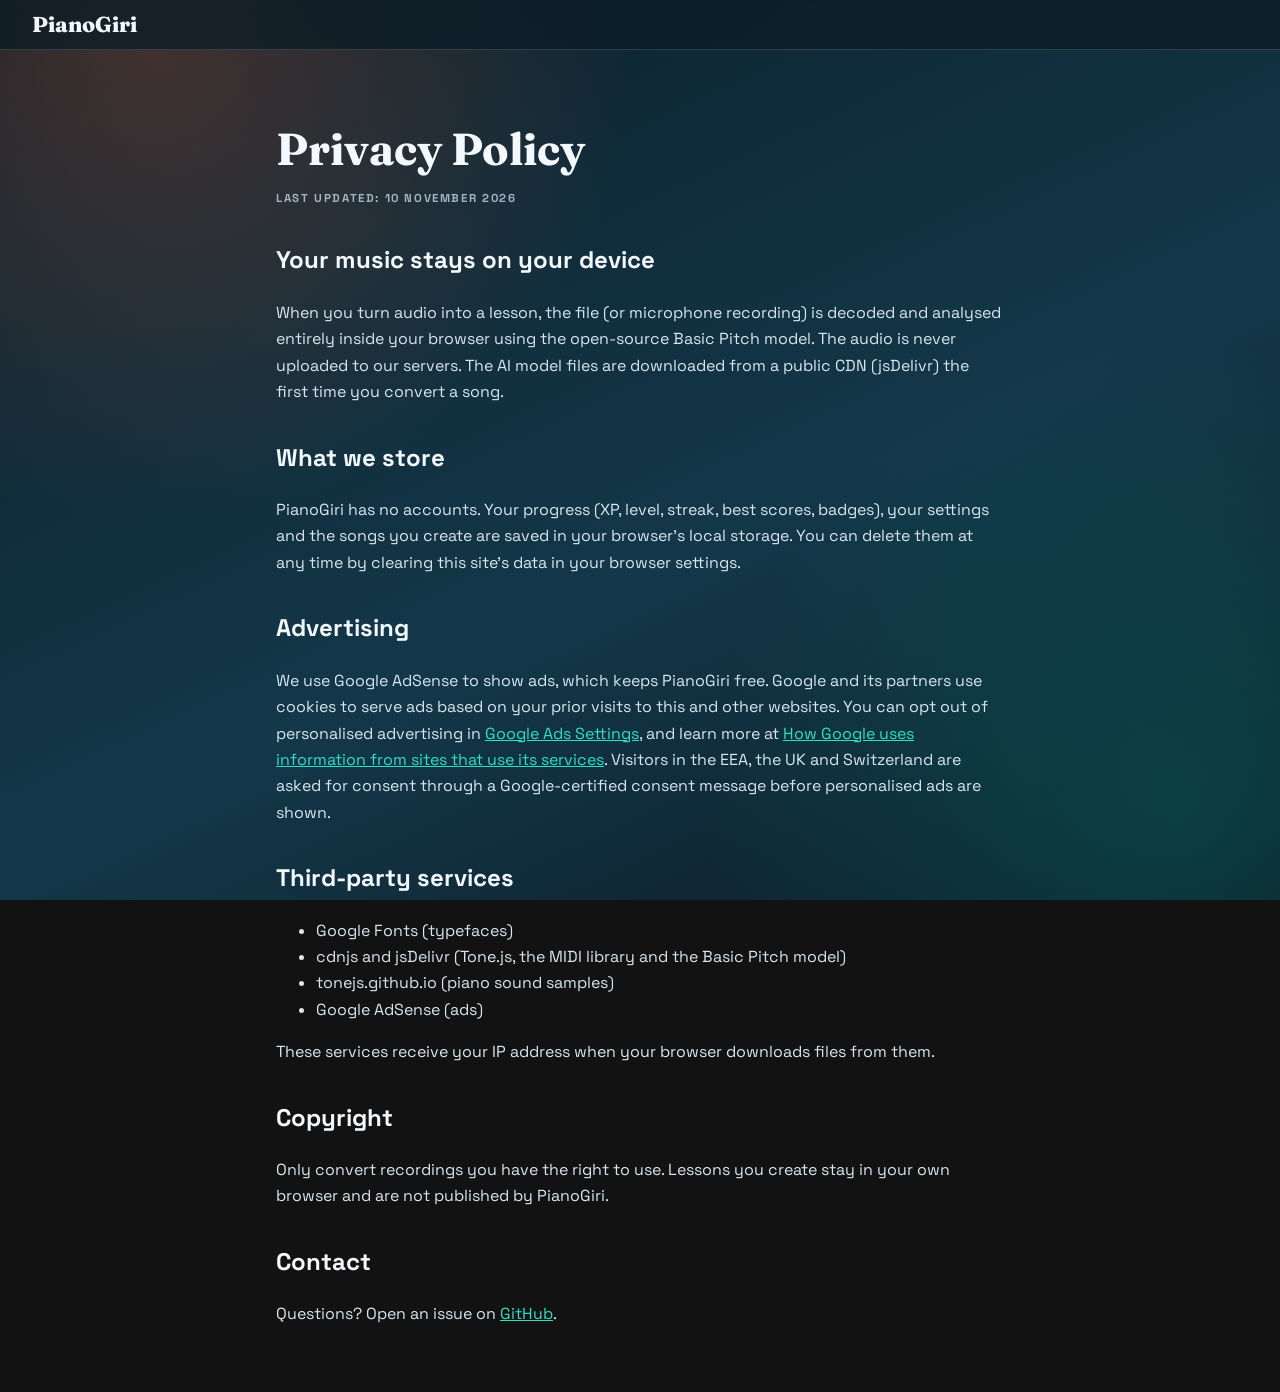
==== privacy.html @ 3129a7a7 "feat: falling-notes game with hold notes and audio-to-MIDI lessons - Canvas falling-notes stage alig" ====
<!doctype html>
<html lang="en">
  <head>
    <meta charset="UTF-8" />
    <meta name="viewport" content="width=device-width, initial-scale=1.0" />
    <title>Privacy Policy | PianoGiri</title>
    <meta name="description" content="How PianoGiri handles your data: audio is processed on your device, progress is stored in your browser, and ads are served by Google AdSense." />
    <link rel="canonical" href="https://piano.gauravgiri.com.np/privacy.html" />
    <link rel="icon" type="image/x-icon" href="/favicon.ico" />
    <link rel="preconnect" href="https://fonts.googleapis.com" />
    <link rel="preconnect" href="https://fonts.gstatic.com" crossorigin />
    <link href="https://fonts.googleapis.com/css2?family=Fraunces:opsz,wght@9..144,800&family=Space+Grotesk:wght@400;700&display=swap" rel="stylesheet" />
    <link rel="stylesheet" href="./styles.css" />
    <style>
      .legal {
        width: min(760px, 100%);
        margin: 0 auto;
        padding: 2rem 1rem 3rem;
        line-height: 1.65;
        color: #d8e6ee;
      }
      .legal h1 {
        font-family: var(--font-display);
        font-size: clamp(2rem, 5vw, 2.8rem);
        color: var(--text);
        margin-bottom: 0.2rem;
      }
      .legal h2 {
        color: var(--text);
        margin-top: 2rem;
      }
      .legal a {
        color: var(--accent-bright);
      }
    </style>
  </head>
  <body>
    <header class="topbar">
      <a class="brand" href="./">PianoGiri</a>
    </header>
    <main class="legal">
      <h1>Privacy Policy</h1>
      <p class="label">Last updated: 10 November 2026</p>

      <h2>Your music stays on your device</h2>
      <p>
        When you turn audio into a lesson, the file (or microphone recording) is decoded and analysed entirely inside your browser using the open-source
        Basic Pitch model. The audio is never uploaded to our servers. The AI model files are downloaded from a public CDN (jsDelivr) the first time you
        convert a song.
      </p>

      <h2>What we store</h2>
      <p>
        PianoGiri has no accounts. Your progress (XP, level, streak, best scores, badges), your settings and the songs you create are saved in your browser's
        local storage. You can delete them at any time by clearing this site's data in your browser settings.
      </p>

      <h2>Advertising</h2>
      <p>
        We use Google AdSense to show ads, which keeps PianoGiri free. Google and its partners use cookies to serve ads based on your prior visits to this and
        other websites. You can opt out of personalised advertising in
        <a href="https://adssettings.google.com/" rel="noopener">Google Ads Settings</a>, and learn more at
        <a href="https://policies.google.com/technologies/ads" rel="noopener">How Google uses information from sites that use its services</a>. Visitors in the
        EEA, the UK and Switzerland are asked for consent through a Google-certified consent message before personalised ads are shown.
      </p>

      <h2>Third-party services</h2>
      <ul>
        <li>Google Fonts (typefaces)</li>
        <li>cdnjs and jsDelivr (Tone.js, the MIDI library and the Basic Pitch model)</li>
        <li>tonejs.github.io (piano sound samples)</li>
        <li>Google AdSense (ads)</li>
      </ul>
      <p>These services receive your IP address when your browser downloads files from them.</p>

      <h2>Copyright</h2>
      <p>Only convert recordings you have the right to use. Lessons you create stay in your own browser and are not published by PianoGiri.</p>

      <h2>Contact</h2>
      <p>Questions? Open an issue on <a href="https://github.com/gaurovgiri/pianogiri" rel="noopener">GitHub</a>.</p>
    </main>
  </body>
</html>
---- styles.css ----
:root {
  --bg-1: #0c1d27;
  --bg-2: #13384a;
  --bg-3: #e5c98f;
  --paper: rgba(255, 247, 231, 0.92);
  --ink: #10212d;
  --muted: #9fb6c4;
  --text: #f2f8fc;
  --primary: #fb6b3d;
  --primary-deep: #ca4720;
  --accent: #00a28e;
  --accent-bright: #2fe0c5;
  --gold: #ffd166;
  --good: #1e9d58;
  --bad: #ff6b6b;
  --white-key: #fffdf6;
  --white-key-down: #ffe6c4;
  --black-key: #1a2b36;
  --black-key-down: #304a5d;
  --surface: rgba(255, 255, 255, 0.06);
  --surface-2: rgba(255, 255, 255, 0.1);
  --line: rgba(255, 255, 255, 0.14);
  --radius: 18px;
  --shadow: 0 25px 60px rgba(4, 13, 20, 0.45);
  --font-display: "Fraunces", Georgia, serif;
  --font-body: "Space Grotesk", system-ui, sans-serif;
  --font-mono: "JetBrains Mono", ui-monospace, monospace;
  color-scheme: dark;
}

* {
  box-sizing: border-box;
}

html,
body {
  margin: 0;
  min-height: 100%;
}

body {
  font-family: var(--font-body);
  color: var(--text);
  background:
    radial-gradient(circle at 12% 5%, rgba(251, 107, 61, 0.22), transparent 34%),
    radial-gradient(circle at 92% 90%, rgba(0, 162, 142, 0.24), transparent 33%),
    linear-gradient(155deg, var(--bg-1), var(--bg-2) 58%, #0d1a24);
  background-attachment: fixed;
  -webkit-tap-highlight-color: transparent;
}

[hidden] {
  display: none !important;
}

.sr-only {
  position: absolute;
  width: 1px;
  height: 1px;
  overflow: hidden;
  clip: rect(0 0 0 0);
}

button,
input,
select {
  font: inherit;
  color: inherit;
}

button {
  cursor: pointer;
}

button:disabled {
  cursor: not-allowed;
  opacity: 0.45;
}

:focus-visible {
  outline: 2px solid var(--gold);
  outline-offset: 2px;
}

svg {
  fill: none;
  stroke: currentColor;
  stroke-width: 2;
  stroke-linecap: round;
  stroke-linejoin: round;
}

kbd {
  font-family: var(--font-mono);
  font-size: 0.75em;
  padding: 0.1em 0.4em;
  border-radius: 6px;
  border: 1px solid var(--line);
  background: rgba(0, 0, 0, 0.25);
}

.eyebrow,
.label {
  margin: 0;
  font-size: 0.72rem;
  letter-spacing: 0.14em;
  text-transform: uppercase;
  color: var(--muted);
  font-weight: 700;
}

/* ---------- Buttons ---------- */

.btn {
  display: inline-flex;
  align-items: center;
  justify-content: center;
  gap: 0.5rem;
  border: 0;
  border-radius: 999px;
  padding: 0.75rem 1.3rem;
  font-weight: 700;
  transition:
    transform 140ms ease,
    box-shadow 140ms ease,
    background 140ms ease;
}

.btn svg {
  width: 1.1em;
  height: 1.1em;
}

.btn.primary {
  background: linear-gradient(135deg, #ff8a4c, var(--primary) 55%, var(--primary-deep));
  color: #fff;
  box-shadow:
    0 10px 24px rgba(251, 107, 61, 0.35),
    inset 0 1px 0 rgba(255, 255, 255, 0.35);
}

.btn.primary:hover:not(:disabled) {
  transform: translateY(-2px);
  box-shadow: 0 14px 30px rgba(251, 107, 61, 0.45);
}

.btn.primary:active:not(:disabled) {
  transform: translateY(1px) scale(0.98);
}

.btn.ghost {
  background: var(--surface);
  border: 1px solid var(--line);
}

.btn.ghost:hover {
  background: var(--surface-2);
}

.btn.big {
  padding: 0.95rem 2rem;
  font-size: 1.1rem;
}

.btn.small {
  padding: 0.45rem 1rem;
  font-size: 0.9rem;
}

.btn kbd {
  background: rgba(0, 0, 0, 0.18);
  border-color: rgba(255, 255, 255, 0.3);
}

.icon-btn {
  display: inline-grid;
  place-items: center;
  width: 42px;
  height: 42px;
  border-radius: 12px;
  border: 1px solid var(--line);
  background: var(--surface);
  flex-shrink: 0;
}

.icon-btn:hover {
  background: var(--surface-2);
}

.icon-btn svg {
  width: 20px;
  height: 20px;
}

.icon-btn.small {
  width: 34px;
  height: 34px;
  border-radius: 10px;
}

.icon-btn.small svg {
  width: 16px;
  height: 16px;
}

/* ---------- Top bar ---------- */

.topbar {
  position: sticky;
  top: 0;
  z-index: 20;
  display: flex;
  align-items: center;
  gap: 1rem;
  padding: 0.7rem clamp(1rem, 3vw, 2rem);
  background: rgba(12, 29, 39, 0.78);
  backdrop-filter: blur(14px);
  border-bottom: 1px solid var(--line);
}

.brand {
  display: inline-flex;
  align-items: center;
  gap: 0.5rem;
  color: var(--text);
  text-decoration: none;
  font-family: var(--font-display);
  font-weight: 800;
  font-size: 1.35rem;
}

.brand-mark {
  width: 30px;
  height: 30px;
  color: var(--primary);
  stroke: none;
}

.nav {
  display: flex;
  gap: 0.25rem;
}

.nav-btn {
  border: 0;
  background: transparent;
  padding: 0.5rem 0.9rem;
  border-radius: 999px;
  color: var(--muted);
  font-weight: 700;
}

.nav-btn:hover {
  color: var(--text);
}

.nav-btn.active {
  background: var(--surface-2);
  color: var(--text);
}

.profile-chip {
  margin-left: auto;
  display: flex;
  align-items: center;
  gap: 0.5rem;
}

.chip {
  display: inline-flex;
  align-items: center;
  gap: 0.4rem;
  padding: 0.35rem 0.7rem;
  border-radius: 999px;
  background: var(--surface);
  border: 1px solid var(--line);
  font-weight: 700;
  font-size: 0.9rem;
}

.chip.streak svg {
  width: 18px;
  height: 18px;
  stroke: none;
  fill: #6b7c88;
}

.chip.streak.lit svg {
  fill: #ff9f43;
  filter: drop-shadow(0 0 6px rgba(255, 159, 67, 0.8));
  animation: flicker 1.6s ease-in-out infinite;
}

.chip .ring {
  width: 22px;
  height: 22px;
  transform: rotate(-90deg);
}

.ring-bg {
  stroke: rgba(255, 255, 255, 0.15);
  stroke-width: 4;
}

.ring-fill {
  stroke: var(--accent-bright);
  stroke-width: 4;
  transition: stroke-dashoffset 600ms ease;
}

.chip.daily.done {
  border-color: rgba(47, 224, 197, 0.6);
  color: var(--accent-bright);
}

.level-badge {
  display: grid;
  place-items: center;
  width: 24px;
  height: 24px;
  border-radius: 8px;
  background: linear-gradient(135deg, var(--gold), #ff9f43);
  color: var(--ink);
  font-size: 0.8rem;
}

.xp-track {
  width: 64px;
  height: 7px;
  border-radius: 99px;
  background: rgba(255, 255, 255, 0.14);
  overflow: hidden;
}

.xp-fill {
  height: 100%;
  width: 0;
  border-radius: inherit;
  background: linear-gradient(90deg, var(--gold), #ff9f43);
  transition: width 700ms cubic-bezier(0.2, 0.9, 0.2, 1);
}

/* ---------- Layout ---------- */

main {
  width: min(1220px, 100%);
  margin: 0 auto;
  padding: clamp(1rem, 2.5vw, 2rem) clamp(1rem, 3vw, 2rem) 2rem;
}

/* ---------- Library ---------- */

.library-hero {
  display: grid;
  grid-template-columns: 1.3fr 1fr;
  gap: 2rem;
  align-items: center;
  padding: clamp(1.2rem, 3vw, 2.4rem);
  border-radius: 26px;
  background:
    linear-gradient(180deg, rgba(255, 255, 255, 0.08), rgba(255, 255, 255, 0.02)),
    linear-gradient(125deg, rgba(255, 240, 210, 0.11), rgba(255, 255, 255, 0.02));
  border: 1px solid rgba(255, 255, 255, 0.2);
  box-shadow:
    var(--shadow),
    inset 0 1px 0 rgba(255, 255, 255, 0.22);
  animation: settle 600ms cubic-bezier(0.2, 0.9, 0.22, 1);
  overflow: hidden;
}

.library-hero h1 {
  margin: 0.4rem 0 0.8rem;
  font-family: var(--font-display);
  font-weight: 800;
  font-size: clamp(1.9rem, 4.4vw, 3.3rem);
  line-height: 1.05;
  letter-spacing: -0.01em;
}

.lede {
  margin: 0 0 1.4rem;
  color: #cfe0ea;
  line-height: 1.55;
  max-width: 52ch;
}

.hero-actions {
  display: flex;
  flex-wrap: wrap;
  gap: 0.7rem;
}

.hero-demo {
  position: relative;
  height: 230px;
  border-radius: 20px;
  background: linear-gradient(180deg, rgba(0, 0, 0, 0.25), rgba(0, 0, 0, 0.45));
  border: 1px solid var(--line);
  overflow: hidden;
}

.demo-tile {
  position: absolute;
  width: 14%;
  height: 34px;
  border-radius: 8px;
  background: linear-gradient(180deg, #ffb15c, var(--primary));
  box-shadow: 0 0 18px rgba(251, 107, 61, 0.55);
  animation: fall 2.4s linear infinite;
}

.demo-tile.long {
  height: 90px;
  background: linear-gradient(180deg, var(--accent-bright), var(--accent));
  box-shadow: 0 0 18px rgba(47, 224, 197, 0.5);
}

.t1 {
  left: 3%;
  animation-delay: 0s;
}
.t2 {
  left: 35.5%;
  animation-delay: 0.6s;
}
.t3 {
  left: 68%;
  animation-delay: 1.2s;
}
.t4 {
  left: 19.5%;
  animation-delay: 1.8s;
}

.demo-keys {
  position: absolute;
  inset: auto 0 0 0;
  height: 58px;
  display: grid;
  grid-template-columns: repeat(6, 1fr);
  gap: 3px;
  padding: 0 3px 3px;
  border-top: 2px solid var(--gold);
  box-shadow: 0 -8px 20px rgba(255, 209, 102, 0.25);
}

.demo-keys i {
  background: var(--white-key);
  border-radius: 0 0 7px 7px;
}

.stats-strip {
  display: grid;
  grid-template-columns: repeat(4, 1fr);
  gap: 0.8rem;
  margin: 1.2rem 0;
}

.stats-strip div {
  padding: 0.9rem 1rem;
  border-radius: var(--radius);
  background: var(--surface);
  border: 1px solid var(--line);
}

.stats-strip strong {
  display: block;
  font-family: var(--font-display);
  font-size: 1.6rem;
}

.stats-strip span {
  color: var(--muted);
  font-size: 0.85rem;
}

.library-toolbar {
  display: flex;
  flex-wrap: wrap;
  gap: 0.8rem;
  align-items: center;
  justify-content: space-between;
  margin: 1.6rem 0 1rem;
}

.tabs {
  display: inline-flex;
  gap: 0.25rem;
  padding: 0.25rem;
  border-radius: 999px;
  background: rgba(0, 0, 0, 0.22);
  border: 1px solid var(--line);
  max-width: 100%;
  overflow-x: auto;
}

.tab {
  border: 0;
  background: transparent;
  padding: 0.5rem 1rem;
  border-radius: 999px;
  color: var(--muted);
  font-weight: 700;
  white-space: nowrap;
}

.tab.active {
  background: var(--text);
  color: var(--ink);
}

.tab .count {
  display: inline-block;
  min-width: 1.4em;
  padding: 0 0.35em;
  margin-left: 0.2em;
  border-radius: 99px;
  background: var(--primary);
  color: #fff;
  font-size: 0.75rem;
}

.search {
  display: flex;
  align-items: center;
  gap: 0.5rem;
  padding: 0 0.9rem;
  border-radius: 999px;
  background: rgba(0, 0, 0, 0.22);
  border: 1px solid var(--line);
  flex: 1 1 220px;
  max-width: 340px;
}

.search svg {
  width: 18px;
  height: 18px;
  color: var(--muted);
}

.search input {
  border: 0;
  background: transparent;
  padding: 0.65rem 0;
  width: 100%;
  outline: none;
}

.song-grid {
  display: grid;
  grid-template-columns: repeat(auto-fill, minmax(230px, 1fr));
  gap: 1rem;
}

.song-card {
  --hue: 20;
  display: flex;
  flex-direction: column;
  border-radius: var(--radius);
  background: var(--surface);
  border: 1px solid var(--line);
  overflow: hidden;
  cursor: pointer;
  text-align: left;
  transition:
    transform 160ms ease,
    border-color 160ms ease,
    box-shadow 160ms ease;
  animation: settle 500ms cubic-bezier(0.2, 0.9, 0.22, 1) both;
}

.song-card:hover {
  transform: translateY(-4px);
  border-color: rgba(255, 255, 255, 0.32);
  box-shadow: 0 18px 40px rgba(0, 0, 0, 0.35);
}

.card-art {
  position: relative;
  height: 110px;
  background:
    linear-gradient(160deg, hsla(var(--hue), 85%, 60%, 0.55), hsla(calc(var(--hue) + 60), 80%, 40%, 0.35)),
    rgba(0, 0, 0, 0.3);
  padding: 10px 12px;
}

.card-art svg {
  width: 100%;
  height: 100%;
  stroke: none;
  fill: rgba(255, 255, 255, 0.85);
}

.diff {
  position: absolute;
  top: 10px;
  right: 10px;
  padding: 0.2rem 0.55rem;
  border-radius: 99px;
  font-size: 0.7rem;
  font-weight: 700;
  background: rgba(12, 29, 39, 0.75);
}

.diff-beginner {
  color: var(--accent-bright);
}
.diff-intermediate {
  color: var(--gold);
}
.diff-advanced {
  color: var(--bad);
}

.card-body {
  padding: 0.9rem 1rem 0.4rem;
  flex: 1;
}

.card-body h3 {
  margin: 0;
  font-size: 1.05rem;
  line-height: 1.3;
}

.card-sub {
  margin: 0.2rem 0 0.6rem;
  color: var(--muted);
  font-size: 0.85rem;
}

.card-meta {
  display: flex;
  flex-wrap: wrap;
  gap: 0.7rem;
  font-size: 0.8rem;
  color: var(--muted);
}

.stars {
  color: var(--gold);
  letter-spacing: 0.1em;
}

.stars.none {
  color: rgba(255, 255, 255, 0.25);
}

.card-actions {
  display: flex;
  align-items: center;
  gap: 0.4rem;
  padding: 0.6rem 1rem 1rem;
}

.card-actions .btn {
  margin-right: auto;
}

.import-card-tile {
  align-items: center;
  justify-content: center;
  gap: 0.3rem;
  min-height: 250px;
  border: 2px dashed rgba(255, 255, 255, 0.25);
  background: rgba(251, 107, 61, 0.06);
  color: var(--text);
}

.import-card-tile .plus {
  display: grid;
  place-items: center;
  width: 54px;
  height: 54px;
  border-radius: 50%;
  background: linear-gradient(135deg, #ff8a4c, var(--primary));
  font-size: 2rem;
  margin-bottom: 0.4rem;
  box-shadow: 0 10px 24px rgba(251, 107, 61, 0.4);
}

.import-card-tile small {
  color: var(--muted);
}

.empty-card {
  grid-column: 1 / -1;
  text-align: center;
  padding: 2.4rem 1rem;
  border-radius: var(--radius);
  border: 2px dashed var(--line);
}

.empty-card h3 {
  margin: 0 0 0.4rem;
}

.empty-card p {
  color: var(--muted);
  margin: 0 0 1rem;
}

.badges,
.how {
  margin-top: 2.2rem;
}

.badges h2,
.how h2 {
  font-family: var(--font-display);
  font-size: 1.5rem;
  margin: 0 0 1rem;
}

.badge-grid {
  display: grid;
  grid-template-columns: repeat(auto-fill, minmax(170px, 1fr));
  gap: 0.7rem;
}

.badge {
  display: grid;
  gap: 0.15rem;
  padding: 0.9rem;
  border-radius: 14px;
  background: var(--surface);
  border: 1px solid var(--line);
  opacity: 0.55;
}

.badge.unlocked {
  opacity: 1;
  border-color: rgba(255, 209, 102, 0.5);
  background: linear-gradient(160deg, rgba(255, 209, 102, 0.14), rgba(255, 255, 255, 0.03));
}

.badge .medal {
  font-size: 1.4rem;
}

.badge small {
  color: var(--muted);
  font-size: 0.78rem;
  line-height: 1.35;
}

.how ol {
  margin: 0;
  padding-left: 1.2rem;
  display: grid;
  gap: 0.6rem;
  color: #cfe0ea;
  line-height: 1.55;
  max-width: 75ch;
}

.keys-help {
  color: var(--muted);
  line-height: 2;
}

/* ---------- Ads ---------- */

.ad-slot {
  position: relative;
  margin: 1.6rem auto 0;
  min-height: 100px;
  padding-top: 1.1rem;
  text-align: center;
}

.ad-wide {
  min-height: 120px;
}

.ad-label {
  position: absolute;
  top: 0;
  left: 0;
  right: 0;
  font-size: 0.65rem;
  letter-spacing: 0.12em;
  text-transform: uppercase;
  color: var(--muted);
}

.results .ad-slot {
  margin-top: 1rem;
  border-top: 1px solid var(--line);
}

/* ---------- Play view ---------- */

body.is-playing main {
  width: min(1400px, 100%);
  padding-top: 0.8rem;
}

body.is-playing .site-footer {
  display: none;
}

.hud {
  display: flex;
  align-items: center;
  gap: 0.8rem;
}

.hud-title {
  min-width: 0;
  flex: 1;
}

.hud-title h2 {
  margin: 0;
  font-family: var(--font-display);
  font-size: clamp(1.05rem, 2.4vw, 1.5rem);
  white-space: nowrap;
  overflow: hidden;
  text-overflow: ellipsis;
}

.hud-stats {
  display: flex;
  gap: 0.5rem;
}

.stat {
  position: relative;
  min-width: 86px;
  padding: 0.35rem 0.8rem;
  border-radius: 12px;
  background: var(--surface);
  border: 1px solid var(--line);
  text-align: center;
}

.stat .label {
  font-size: 0.6rem;
}

.stat strong {
  display: block;
  font-family: var(--font-mono);
  font-size: 1.15rem;
}

.stat.combo strong {
  color: var(--gold);
}

.stat.combo.bump strong {
  animation: bump 260ms ease;
}

.multiplier {
  position: absolute;
  top: -8px;
  right: -8px;
  padding: 0.05rem 0.4rem;
  border-radius: 99px;
  background: #334;
  font-size: 0.72rem;
  font-weight: 800;
  font-family: var(--font-mono);
}

.combo[data-multiplier="2"] .multiplier {
  background: var(--accent);
}
.combo[data-multiplier="3"] .multiplier {
  background: var(--primary);
}
.combo[data-multiplier="4"] .multiplier {
  background: linear-gradient(135deg, var(--gold), #ff5fa2);
  color: var(--ink);
  box-shadow: 0 0 12px rgba(255, 209, 102, 0.8);
}

.song-progress {
  height: 5px;
  margin: 0.7rem 0;
  border-radius: 99px;
  background: rgba(255, 255, 255, 0.12);
  overflow: hidden;
}

.song-progress div {
  height: 100%;
  width: 0;
  background: linear-gradient(90deg, var(--accent-bright), var(--gold), var(--primary));
}

.arena {
  position: relative;
}

.arena > .overlay {
  border-radius: 20px;
}

.stage {
  position: relative;
  height: clamp(260px, 52vh, 620px);
  border-radius: 20px 20px 0 0;
  overflow: hidden;
  background:
    radial-gradient(ellipse at 50% 120%, rgba(251, 107, 61, 0.25), transparent 60%),
    linear-gradient(180deg, #08141c, #0f2532);
  border: 1px solid var(--line);
  border-bottom: 0;
}

#noteCanvas {
  position: absolute;
  inset: 0;
  width: 100%;
  height: 100%;
  display: block;
}

.overlay {
  position: absolute;
  inset: 0;
  display: grid;
  place-items: center;
  padding: 1rem;
  background: rgba(6, 14, 20, 0.62);
  backdrop-filter: blur(4px);
  overflow-y: auto;
  z-index: 3;
}

.overlay.countdown {
  background: transparent;
  backdrop-filter: none;
  pointer-events: none;
}

#countdownNumber {
  font-family: var(--font-display);
  font-size: clamp(5rem, 16vw, 9rem);
  font-weight: 800;
  color: var(--gold);
  text-shadow: 0 0 40px rgba(255, 209, 102, 0.6);
}

#countdownNumber.pop {
  animation: countPop 650ms ease-out;
}

.panel {
  width: min(620px, 100%);
  max-height: 100%;
  overflow-y: auto;
  padding: clamp(1rem, 3vw, 1.6rem);
  border-radius: 22px;
  background: linear-gradient(180deg, rgba(25, 52, 68, 0.97), rgba(14, 32, 43, 0.97));
  border: 1px solid rgba(255, 255, 255, 0.2);
  box-shadow: var(--shadow);
  animation: settle 350ms cubic-bezier(0.2, 0.9, 0.22, 1);
}

.panel h3 {
  margin: 0.2rem 0;
  font-family: var(--font-display);
  font-size: 1.6rem;
}

.panel.small {
  width: min(320px, 100%);
  display: grid;
  gap: 0.6rem;
  text-align: center;
}

.setup-meta {
  margin: 0 0 1rem;
  color: var(--muted);
  font-size: 0.9rem;
}

.seg-group {
  border: 0;
  margin: 0 0 0.9rem;
  padding: 0;
}

.seg-group legend {
  padding: 0;
  margin-bottom: 0.4rem;
  font-size: 0.72rem;
  letter-spacing: 0.14em;
  text-transform: uppercase;
  color: var(--muted);
  font-weight: 700;
}

.seg {
  display: grid;
  grid-auto-columns: 1fr;
  grid-auto-flow: column;
  gap: 0.4rem;
}

.seg button {
  display: grid;
  gap: 0.1rem;
  padding: 0.6rem 0.5rem;
  border-radius: 12px;
  border: 1px solid var(--line);
  background: var(--surface);
  text-align: center;
  transition:
    background 140ms ease,
    border-color 140ms ease,
    transform 140ms ease;
}

.seg button small {
  color: var(--muted);
  font-size: 0.75rem;
}

.seg button[aria-pressed="true"] {
  border-color: var(--primary);
  background: linear-gradient(160deg, rgba(251, 107, 61, 0.3), rgba(251, 107, 61, 0.08));
  box-shadow: inset 0 0 0 1px var(--primary);
}

.seg button[aria-pressed="true"] small {
  color: #ffd7c4;
}

.seg-group.compact .seg button {
  padding: 0.55rem 0.4rem;
  font-size: 0.85rem;
  font-weight: 700;
}

.setup-row {
  display: grid;
  grid-template-columns: 1fr 1fr;
  gap: 1rem;
  align-items: end;
  margin-bottom: 0.9rem;
}

.slider span,
.select span,
.field span {
  display: flex;
  justify-content: space-between;
  font-size: 0.72rem;
  letter-spacing: 0.14em;
  text-transform: uppercase;
  color: var(--muted);
  font-weight: 700;
  margin-bottom: 0.4rem;
}

.slider output {
  color: var(--gold);
  font-family: var(--font-mono);
}

.slider input {
  width: 100%;
  accent-color: var(--primary);
}

.select,
.field {
  display: block;
}

select,
.field input {
  width: 100%;
  padding: 0.6rem 0.7rem;
  border-radius: 10px;
  border: 1px solid var(--line);
  background: rgba(0, 0, 0, 0.3);
}

.toggle {
  display: flex;
  align-items: center;
  gap: 0.5rem;
  font-size: 0.92rem;
  padding-bottom: 0.6rem;
}

.toggle input {
  width: 18px;
  height: 18px;
  accent-color: var(--accent);
}

.setup-note {
  min-height: 1.2em;
  color: #cfe0ea;
  font-size: 0.85rem;
  margin: 0 0 1rem;
}

.panel.setup {
  width: min(900px, 100%);
}

.setup-head {
  display: flex;
  align-items: flex-start;
  justify-content: space-between;
  gap: 1rem;
  margin-bottom: 0.4rem;
}

.setup-head .setup-meta {
  margin-bottom: 0.4rem;
}

.setup-head .btn.big {
  flex-shrink: 0;
  animation: breathe 2.4s ease-in-out infinite;
}

.setup-cols {
  display: grid;
  grid-template-columns: 1.25fr 1fr;
  gap: 1.2rem;
}

.setup-col .setup-row {
  grid-template-columns: 1fr;
  gap: 0.7rem;
  margin-bottom: 0.7rem;
}

.setup-note {
  margin-bottom: 0;
}

/* Results */

.panel.results {
  position: relative;
  text-align: center;
  width: min(520px, 100%);
}

.ribbon {
  position: absolute;
  top: 16px;
  right: -36px;
  transform: rotate(35deg);
  padding: 0.25rem 2.6rem;
  background: var(--gold);
  color: var(--ink);
  font-weight: 800;
  font-size: 0.8rem;
}

.result-stars {
  display: flex;
  justify-content: center;
  gap: 0.4rem;
}

.result-stars svg {
  width: 56px;
  height: 56px;
  fill: rgba(255, 255, 255, 0.1);
  stroke: rgba(255, 255, 255, 0.25);
  stroke-width: 1;
}

.result-stars svg:nth-child(2) {
  width: 70px;
  height: 70px;
  margin-top: -10px;
}

.result-stars svg.earned {
  fill: var(--gold);
  stroke: #fff3c4;
  filter: drop-shadow(0 0 12px rgba(255, 209, 102, 0.7));
  animation: starIn 500ms cubic-bezier(0.2, 1.6, 0.4, 1) both;
}

.result-headline {
  margin: 0.4rem 0;
  font-family: var(--font-display);
  font-size: 1.6rem;
  font-weight: 800;
}

.result-score {
  display: flex;
  align-items: center;
  justify-content: center;
  gap: 0.8rem;
  margin-bottom: 0.8rem;
}

.result-score strong {
  font-family: var(--font-mono);
  font-size: 2.2rem;
}

.grade {
  display: grid;
  place-items: center;
  width: 48px;
  height: 48px;
  border-radius: 14px;
  font-family: var(--font-display);
  font-weight: 800;
  font-size: 1.6rem;
  background: var(--surface-2);
}

.grade[data-grade="S"] {
  background: linear-gradient(135deg, var(--gold), #ff5fa2);
  color: var(--ink);
}
.grade[data-grade="A"] {
  background: var(--accent);
}
.grade[data-grade="B"] {
  background: #3b82c4;
}

.result-grid {
  display: grid;
  grid-template-columns: repeat(4, 1fr);
  gap: 0.4rem;
  margin-bottom: 0.9rem;
}

.result-grid div {
  padding: 0.45rem 0.3rem;
  border-radius: 10px;
  background: var(--surface);
}

.result-grid span {
  display: block;
  font-size: 0.7rem;
  color: var(--muted);
}

.result-grid strong {
  font-family: var(--font-mono);
}

.result-grid .perfect strong {
  color: var(--gold);
}
.result-grid .great strong {
  color: var(--accent-bright);
}
.result-grid .good strong {
  color: #9ad1ff;
}
.result-grid .miss strong {
  color: var(--bad);
}

.xp-gain {
  display: flex;
  align-items: center;
  justify-content: center;
  gap: 0.6rem;
  font-weight: 700;
  font-size: 0.9rem;
}

.xp-gain .xp-track {
  width: 120px;
}

#resultXp {
  color: var(--gold);
}

.level-up {
  color: var(--gold);
  animation: bump 500ms ease 3;
}

.result-badges {
  display: flex;
  flex-wrap: wrap;
  justify-content: center;
  gap: 0.4rem;
  margin-top: 0.7rem;
}

.badge-pill {
  padding: 0.25rem 0.7rem;
  border-radius: 99px;
  background: rgba(255, 209, 102, 0.16);
  border: 1px solid rgba(255, 209, 102, 0.5);
  font-size: 0.85rem;
}

.result-tip {
  color: #cfe0ea;
  font-size: 0.9rem;
}

.result-actions {
  display: flex;
  flex-wrap: wrap;
  justify-content: center;
  gap: 0.5rem;
}

.stage-callout {
  position: absolute;
  top: 28%;
  left: 50%;
  transform: translateX(-50%);
  font-family: var(--font-display);
  font-weight: 800;
  font-size: clamp(1.8rem, 5vw, 3rem);
  color: var(--gold);
  text-shadow: 0 0 30px rgba(255, 209, 102, 0.7);
  pointer-events: none;
  animation: callout 1.2s ease-out forwards;
  z-index: 2;
}

.confetti {
  position: absolute;
  inset: 0;
  pointer-events: none;
  overflow: hidden;
  z-index: 4;
}

.confetti i {
  position: absolute;
  top: -12px;
  width: 8px;
  height: 14px;
  border-radius: 2px;
  animation: confetti 2.6s ease-in forwards;
}

/* ---------- Keyboard ---------- */

.keybed {
  --white-count: 11;
  position: relative;
  height: clamp(130px, 20vh, 200px);
  border-radius: 0 0 18px 18px;
  background: #0a161e;
  border: 1px solid var(--line);
  border-top: 3px solid var(--gold);
  box-shadow: 0 -10px 30px rgba(255, 209, 102, 0.15);
  touch-action: none;
  user-select: none;
  -webkit-user-select: none;
  overflow: hidden;
}

.key {
  position: absolute;
  top: 0;
  border: 0;
  padding: 0;
  display: flex;
  flex-direction: column;
  justify-content: flex-end;
  align-items: center;
  font-family: var(--font-mono);
  font-weight: 700;
  transition:
    background 80ms linear,
    transform 80ms linear,
    box-shadow 120ms ease;
}

.key.white {
  height: 100%;
  background: linear-gradient(180deg, #f3eee2, var(--white-key) 15%);
  color: #3a4a55;
  border-right: 1px solid #c9c2b2;
  border-radius: 0 0 9px 9px;
  padding-bottom: 0.6rem;
  font-size: clamp(0.7rem, 1.3vw, 1rem);
  z-index: 1;
}

.key.black {
  height: 62%;
  background: linear-gradient(180deg, #2b3e4b, var(--black-key) 70%, #0d1820);
  color: #a9c0cf;
  border-radius: 0 0 7px 7px;
  padding-bottom: 0.45rem;
  font-size: clamp(0.6rem, 1.1vw, 0.85rem);
  box-shadow:
    0 4px 8px rgba(0, 0, 0, 0.45),
    inset 0 -3px 0 rgba(255, 255, 255, 0.06);
  z-index: 2;
}

.key-note {
  font-size: 0.65em;
  color: #9aa7b0;
  margin-top: 0.15rem;
}

.keybed.wide .key-label {
  font-size: 0.7em;
}

.key.white.expected {
  background: linear-gradient(180deg, #ffe0c8, #ffc49e);
  box-shadow: inset 0 -6px 0 var(--primary);
}

.key.black.expected {
  background: linear-gradient(180deg, #1c8a7b, #0f5c52);
  box-shadow:
    inset 0 -5px 0 var(--accent-bright),
    0 0 14px rgba(47, 224, 197, 0.7);
}

.key.white.active {
  background: linear-gradient(180deg, #ffd9b0, var(--white-key-down));
  transform: translateY(2px);
}

.key.black.active {
  background: linear-gradient(180deg, var(--black-key-down), #22394a);
  transform: translateY(2px);
}

.key.holding {
  box-shadow:
    inset 0 -8px 0 var(--gold),
    0 0 24px rgba(255, 209, 102, 0.8);
}

.key.correct-flash {
  animation: correctFlash 320ms ease-out;
}

.key.wrong-flash {
  animation: wrongFlash 320ms ease-out;
}

.key.miss-flash {
  animation: wrongFlash 320ms ease-out;
}

.play-controls {
  display: flex;
  flex-wrap: wrap;
  align-items: center;
  gap: 0.5rem;
  margin-top: 0.8rem;
  font-size: 0.85rem;
}

.ctrl {
  border: 1px solid var(--line);
  background: var(--surface);
  border-radius: 10px;
  padding: 0.45rem 0.75rem;
  font-weight: 700;
}

.ctrl[aria-pressed="true"] {
  background: rgba(17, 165, 109, 0.35);
  border-color: #11a56d;
}

.ctrl.connected {
  border-color: var(--accent-bright);
  color: var(--accent-bright);
}

.ctrl-group {
  display: inline-flex;
  align-items: center;
  gap: 0.4rem;
  padding: 0.15rem;
  border-radius: 12px;
  background: rgba(0, 0, 0, 0.2);
}

.ctrl-group .ctrl {
  width: 32px;
  padding: 0.3rem;
}

.ctrl-group strong {
  font-family: var(--font-mono);
  color: var(--gold);
}

#midiButton {
  margin-left: auto;
}

/* ---------- Import dialog ---------- */

.import-dialog {
  width: min(560px, calc(100% - 2rem));
  max-height: calc(100% - 2rem);
  padding: 0;
  border: 0;
  border-radius: 24px;
  background: transparent;
  color: var(--text);
}

.import-dialog::backdrop {
  background: rgba(4, 10, 15, 0.7);
  backdrop-filter: blur(4px);
}

.import-card {
  display: grid;
  gap: 1rem;
  padding: clamp(1rem, 3vw, 1.6rem);
  border-radius: 24px;
  background: linear-gradient(180deg, #183444, #0e202b);
  border: 1px solid rgba(255, 255, 255, 0.2);
}

.import-card header {
  display: flex;
  justify-content: space-between;
  gap: 1rem;
}

.import-card h2 {
  margin: 0.2rem 0 0;
  font-family: var(--font-display);
}

.import-tabs {
  width: 100%;
}

.import-tabs .tab {
  flex: 1;
  padding: 0.5rem 0.6rem;
  font-size: 0.85rem;
}

.soon {
  font-size: 0.62rem;
  padding: 0.05rem 0.35rem;
  border-radius: 99px;
  background: var(--accent);
  color: #fff;
  vertical-align: middle;
}

.import-panel {
  display: grid;
  gap: 0.8rem;
}

.dropzone {
  position: relative;
  display: grid;
  gap: 0.25rem;
  justify-items: center;
  padding: 1.6rem 1rem;
  border-radius: 16px;
  border: 2px dashed rgba(255, 255, 255, 0.25);
  background: rgba(0, 0, 0, 0.18);
  text-align: center;
  cursor: pointer;
  transition:
    border-color 140ms ease,
    background 140ms ease;
}

.dropzone:hover,
.dropzone.over {
  border-color: var(--primary);
  background: rgba(251, 107, 61, 0.08);
}

.dropzone input {
  position: absolute;
  inset: 0;
  opacity: 0;
  cursor: pointer;
}

.dropzone span {
  color: var(--muted);
  font-size: 0.85rem;
}

.dropzone em {
  color: var(--accent-bright);
  font-style: normal;
  font-weight: 700;
}

.recorder {
  display: flex;
  align-items: center;
  gap: 1rem;
  padding: 1.2rem;
  border-radius: 16px;
  background: rgba(0, 0, 0, 0.18);
}

.recorder span {
  display: block;
  font-family: var(--font-mono);
  color: var(--muted);
}

.record-btn {
  display: grid;
  place-items: center;
  width: 64px;
  height: 64px;
  border-radius: 50%;
  border: 3px solid rgba(255, 255, 255, 0.6);
  background: transparent;
  flex-shrink: 0;
}

.record-btn span {
  width: 26px;
  height: 26px;
  border-radius: 50%;
  background: var(--bad);
  transition: border-radius 160ms ease;
}

.record-btn[aria-pressed="true"] {
  animation: pulseRing 1.2s ease infinite;
}

.record-btn[aria-pressed="true"] span {
  border-radius: 6px;
}

.notice {
  margin: 0;
  padding: 0.8rem;
  border-radius: 12px;
  background: rgba(0, 162, 142, 0.15);
  border: 1px solid rgba(0, 162, 142, 0.4);
  font-size: 0.9rem;
}

.convert-progress .stages {
  list-style: none;
  margin: 0 0 0.6rem;
  padding: 0;
  display: grid;
  grid-template-columns: repeat(4, 1fr);
  gap: 0.3rem;
  font-size: 0.75rem;
  color: var(--muted);
}

.stages li {
  padding-top: 0.4rem;
  border-top: 3px solid rgba(255, 255, 255, 0.15);
}

.stages li.current {
  color: var(--text);
  border-color: var(--primary);
}

.stages li.done {
  color: var(--accent-bright);
  border-color: var(--accent-bright);
}

.convert-progress .bar {
  height: 8px;
  border-radius: 99px;
  background: rgba(255, 255, 255, 0.12);
  overflow: hidden;
}

#convertBar {
  height: 100%;
  width: 0;
  background: linear-gradient(90deg, var(--accent-bright), var(--primary));
  transition: width 200ms linear;
}

.import-error {
  margin: 0;
  padding: 0.7rem 0.8rem;
  border-radius: 10px;
  background: rgba(255, 107, 107, 0.14);
  border: 1px solid rgba(255, 107, 107, 0.5);
  color: #ffd0d0;
}

.fineprint {
  margin: 0;
  color: var(--muted);
  font-size: 0.78rem;
}

.import-actions {
  display: flex;
  justify-content: flex-end;
  gap: 0.5rem;
}

/* ---------- Toasts & footer ---------- */

.toast-stack {
  position: fixed;
  right: 1rem;
  bottom: 1rem;
  z-index: 50;
  display: grid;
  gap: 0.5rem;
  max-width: min(340px, calc(100% - 2rem));
}

.toast {
  display: grid;
  gap: 0.1rem;
  padding: 0.75rem 1rem;
  border-radius: 14px;
  background: linear-gradient(160deg, #20475b, #142f3d);
  border: 1px solid rgba(255, 209, 102, 0.45);
  box-shadow: var(--shadow);
  animation: toastIn 300ms cubic-bezier(0.2, 1.3, 0.4, 1);
  transition:
    opacity 300ms ease,
    transform 300ms ease;
}

.toast span {
  color: #cfe0ea;
  font-size: 0.85rem;
}

.toast.out {
  opacity: 0;
  transform: translateY(10px);
}

.site-footer {
  display: flex;
  justify-content: center;
  gap: 1.2rem;
  padding: 1.5rem;
  color: var(--muted);
  font-size: 0.85rem;
}

.site-footer a {
  color: var(--muted);
}

/* ---------- Animations ---------- */

@keyframes settle {
  from {
    opacity: 0;
    transform: translateY(12px) scale(0.99);
  }
  to {
    opacity: 1;
    transform: translateY(0) scale(1);
  }
}

@keyframes fall {
  from {
    top: -100px;
  }
  to {
    top: 230px;
  }
}

@keyframes breathe {
  0%,
  100% {
    box-shadow: 0 10px 24px rgba(251, 107, 61, 0.35);
  }
  50% {
    box-shadow:
      0 10px 34px rgba(251, 107, 61, 0.6),
      0 0 0 6px rgba(251, 107, 61, 0.12);
  }
}

@keyframes flicker {
  0%,
  100% {
    transform: scale(1) rotate(0);
  }
  50% {
    transform: scale(1.12) rotate(-4deg);
  }
}

@keyframes bump {
  0% {
    transform: scale(1);
  }
  40% {
    transform: scale(1.35);
  }
  100% {
    transform: scale(1);
  }
}

@keyframes countPop {
  from {
    transform: scale(1.8);
    opacity: 0;
  }
  40% {
    opacity: 1;
  }
  to {
    transform: scale(1);
    opacity: 0.9;
  }
}

@keyframes starIn {
  from {
    transform: scale(0) rotate(-40deg);
  }
  to {
    transform: scale(1) rotate(0);
  }
}

@keyframes callout {
  0% {
    opacity: 0;
    transform: translateX(-50%) scale(0.6);
  }
  20% {
    opacity: 1;
    transform: translateX(-50%) scale(1.1);
  }
  100% {
    opacity: 0;
    transform: translateX(-50%) translateY(-40px) scale(1);
  }
}

@keyframes confetti {
  to {
    transform: translate(var(--drift), 110vh) rotate(720deg);
  }
}

@keyframes correctFlash {
  0% {
    box-shadow: 0 0 0 0 rgba(47, 224, 197, 0.9);
  }
  100% {
    box-shadow: 0 0 0 12px rgba(47, 224, 197, 0);
  }
}

@keyframes wrongFlash {
  0%,
  100% {
    transform: translateX(0);
  }
  25% {
    transform: translateX(-3px);
    background: #ffb3b3;
  }
  75% {
    transform: translateX(3px);
  }
}

@keyframes pulseRing {
  0% {
    box-shadow: 0 0 0 0 rgba(255, 107, 107, 0.6);
  }
  100% {
    box-shadow: 0 0 0 18px rgba(255, 107, 107, 0);
  }
}

@keyframes toastIn {
  from {
    opacity: 0;
    transform: translateY(20px) scale(0.95);
  }
}

@media (prefers-reduced-motion: reduce) {
  *,
  *::before,
  *::after {
    animation-duration: 1ms !important;
    animation-iteration-count: 1 !important;
    transition-duration: 1ms !important;
  }
  .demo-tile {
    display: none;
  }
}

/* ---------- Responsive ---------- */

@media (max-width: 860px) {
  .setup-cols {
    grid-template-columns: 1fr;
    gap: 0;
  }
  .library-hero {
    grid-template-columns: 1fr;
  }
  .hero-demo {
    height: 150px;
  }
  @keyframes fall {
    from {
      top: -100px;
    }
    to {
      top: 150px;
    }
  }
  .stats-strip {
    grid-template-columns: repeat(2, 1fr);
  }
  .hud {
    flex-wrap: wrap;
  }
  .hud-stats {
    order: 3;
    width: 100%;
  }
  .stat {
    flex: 1;
    min-width: 0;
  }
}

@media (max-width: 640px) {
  .topbar {
    flex-wrap: wrap;
    gap: 0.5rem;
  }
  .profile-chip {
    margin-left: 0;
    width: 100%;
    justify-content: space-between;
  }
  .nav {
    margin-left: auto;
  }
  .xp-track {
    width: 46px;
  }
  .setup-row {
    grid-template-columns: 1fr;
  }
  .setup-head {
    flex-direction: column;
  }
  .setup-head .btn.big {
    width: 100%;
  }
  .seg button small {
    display: none;
  }
  .result-grid {
    grid-template-columns: repeat(2, 1fr);
  }
  .stage {
    height: clamp(240px, 46vh, 520px);
  }
  #midiButton {
    margin-left: 0;
  }
  .song-grid {
    grid-template-columns: repeat(auto-fill, minmax(160px, 1fr));
  }
  .import-card-tile {
    min-height: 200px;
  }
}

@media (orientation: landscape) and (max-height: 520px) {
  body.is-playing .topbar {
    display: none;
  }
  .stage {
    height: 52vh;
  }
  .keybed {
    height: 30vh;
  }
}
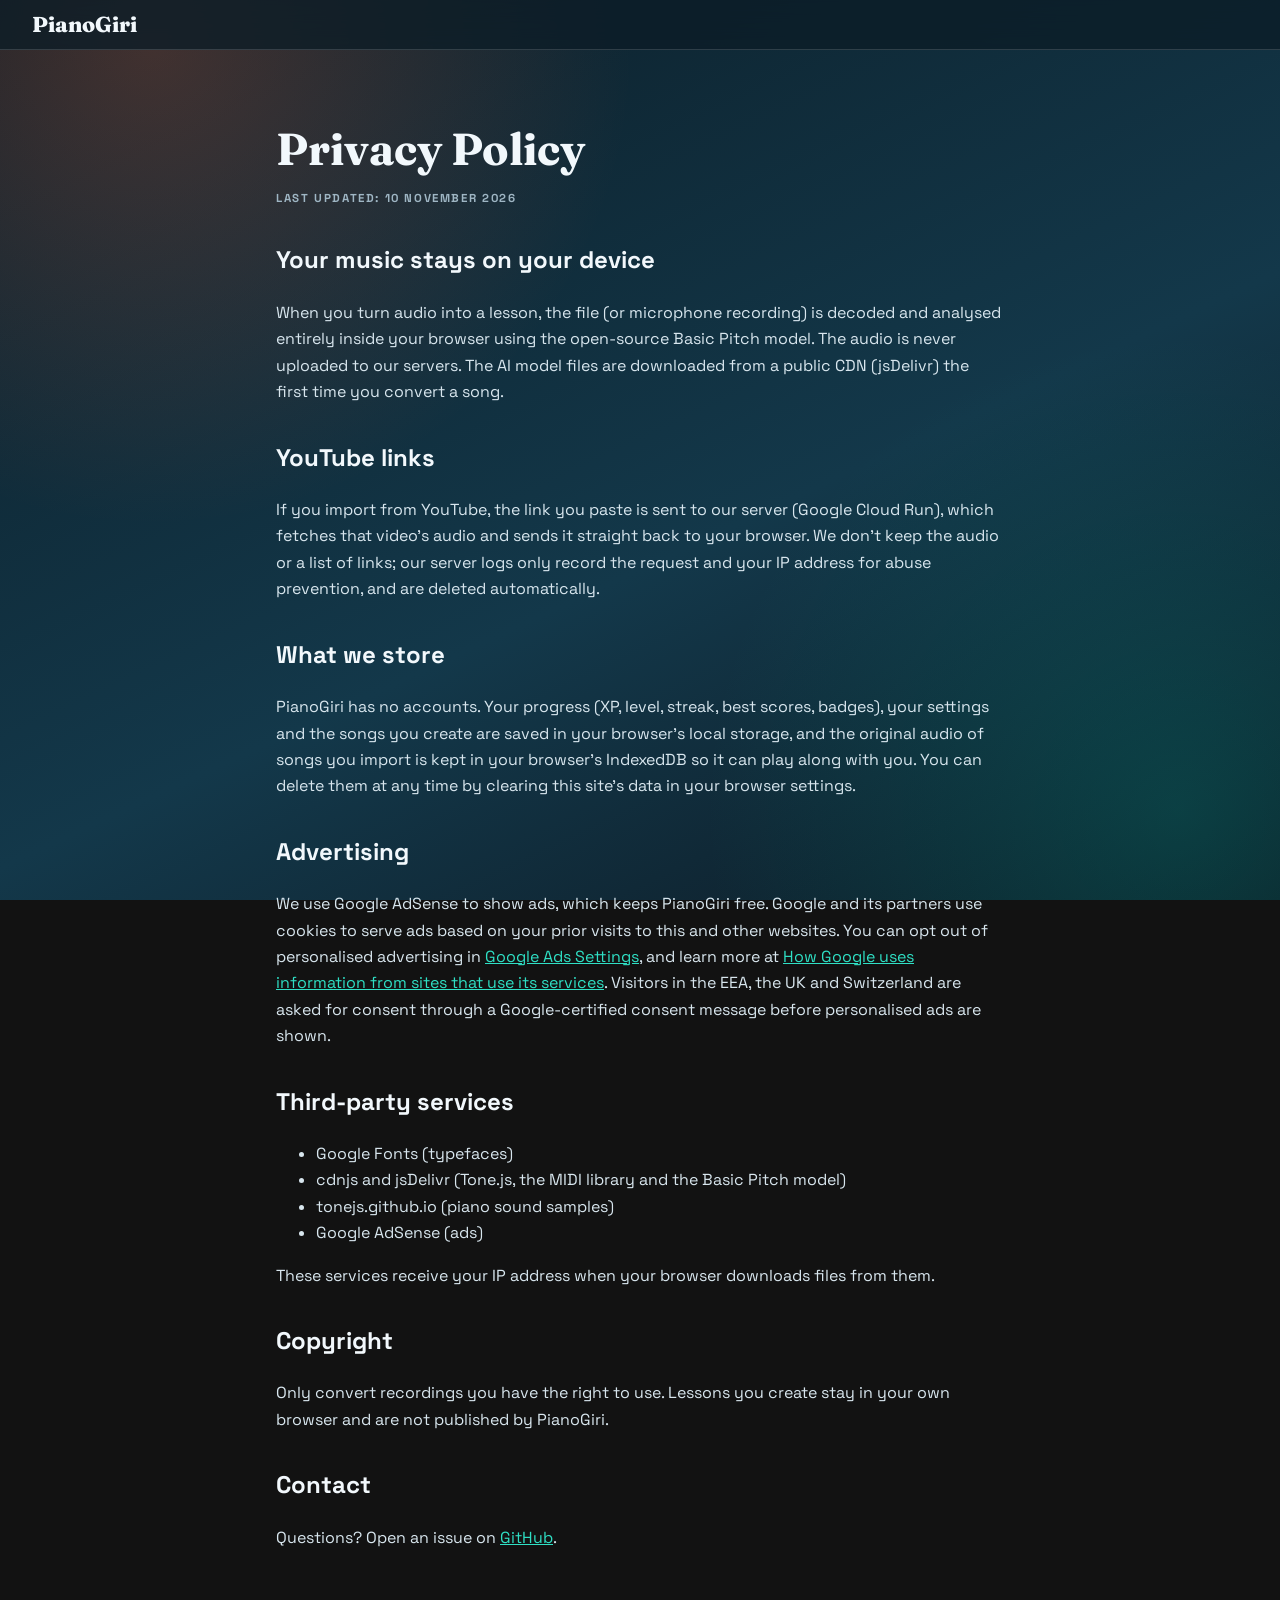
==== commit 9e95e7a5: "feat: play along with the original song and YouTube import service - Keep imported audio in IndexedD" ====
--- a/privacy.html
+++ b/privacy.html
@@ -49,10 +49,17 @@
         convert a song.
       </p>
 
+      <h2>YouTube links</h2>
+      <p>
+        If you import from YouTube, the link you paste is sent to our server (Google Cloud Run), which fetches that video's audio and sends it straight back to
+        your browser. We don't keep the audio or a list of links; our server logs only record the request and your IP address for abuse prevention, and are
+        deleted automatically.
+      </p>
+
       <h2>What we store</h2>
       <p>
         PianoGiri has no accounts. Your progress (XP, level, streak, best scores, badges), your settings and the songs you create are saved in your browser's
-        local storage. You can delete them at any time by clearing this site's data in your browser settings.
+        local storage, and the original audio of songs you import is kept in your browser's IndexedDB so it can play along with you. You can delete them at any time by clearing this site's data in your browser settings.
       </p>
 
       <h2>Advertising</h2>
--- a/styles.css
+++ b/styles.css
@@ -1474,6 +1474,11 @@
   font-weight: 700;
 }
 
+#musicButton[aria-pressed="false"] {
+  text-decoration: line-through;
+  opacity: 0.7;
+}
+
 .ctrl[aria-pressed="true"] {
   background: rgba(17, 165, 109, 0.35);
   border-color: #11a56d;
@@ -1664,7 +1669,8 @@
   margin: 0 0 0.6rem;
   padding: 0;
   display: grid;
-  grid-template-columns: repeat(4, 1fr);
+  grid-auto-columns: 1fr;
+  grid-auto-flow: column;
   gap: 0.3rem;
   font-size: 0.75rem;
   color: var(--muted);
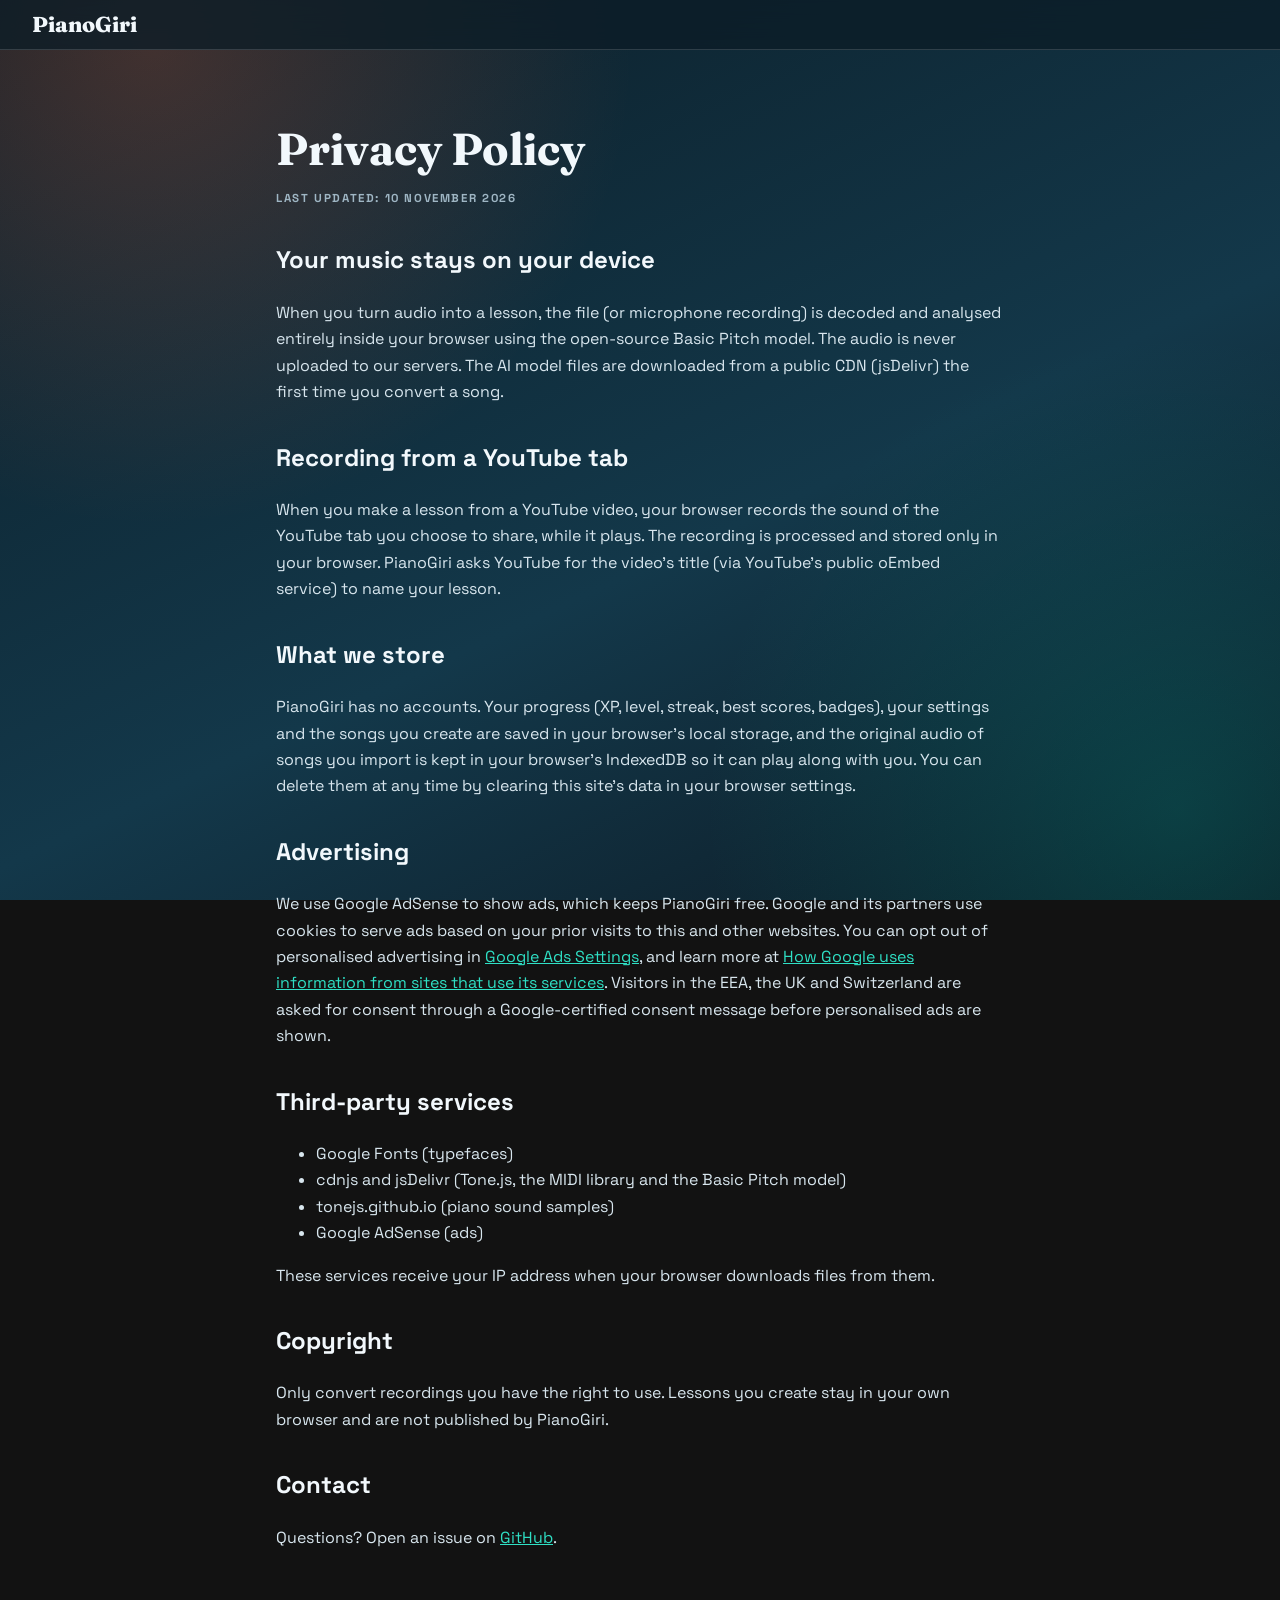
==== commit 51372105: "feat: import YouTube songs by recording the video's tab audio YouTube blocked most requests from the" ====
--- a/privacy.html
+++ b/privacy.html
@@ -49,11 +49,10 @@
         convert a song.
       </p>
 
-      <h2>YouTube links</h2>
+      <h2>Recording from a YouTube tab</h2>
       <p>
-        If you import from YouTube, the link you paste is sent to our server (Google Cloud Run), which fetches that video's audio and sends it straight back to
-        your browser. We don't keep the audio or a list of links; our server logs only record the request and your IP address for abuse prevention, and are
-        deleted automatically.
+        When you make a lesson from a YouTube video, your browser records the sound of the YouTube tab you choose to share, while it plays. The recording is
+        processed and stored only in your browser. PianoGiri asks YouTube for the video's title (via YouTube's public oEmbed service) to name your lesson.
       </p>
 
       <h2>What we store</h2>
--- a/styles.css
+++ b/styles.css
@@ -1664,6 +1664,63 @@
   font-size: 0.9rem;
 }
 
+.yt-steps {
+  margin: 0;
+  padding-left: 1.2rem;
+  display: grid;
+  gap: 0.55rem;
+  font-size: 0.9rem;
+  color: #cfe0ea;
+}
+
+.yt-steps li > .btn {
+  margin-right: 0.4rem;
+}
+
+.tab-recorder {
+  display: flex;
+  flex-wrap: wrap;
+  align-items: center;
+  gap: 0.7rem;
+  padding: 0.8rem 1rem;
+  border-radius: 14px;
+  background: rgba(255, 107, 107, 0.1);
+  border: 1px solid rgba(255, 107, 107, 0.45);
+}
+
+.tab-recorder strong {
+  font-family: var(--font-mono);
+}
+
+.tab-recorder #tabRecordStatus {
+  flex-basis: 100%;
+  color: #cfe0ea;
+  font-size: 0.85rem;
+}
+
+.rec-dot {
+  width: 12px;
+  height: 12px;
+  border-radius: 50%;
+  background: var(--bad);
+  animation: pulseRing 1.2s ease infinite;
+}
+
+.tab-recorder .level {
+  flex: 1;
+  height: 8px;
+  border-radius: 99px;
+  background: rgba(255, 255, 255, 0.12);
+  overflow: hidden;
+}
+
+#tabLevel {
+  height: 100%;
+  width: 0;
+  background: linear-gradient(90deg, var(--accent-bright), var(--gold), var(--bad));
+  transition: width 150ms linear;
+}
+
 .convert-progress .stages {
   list-style: none;
   margin: 0 0 0.6rem;
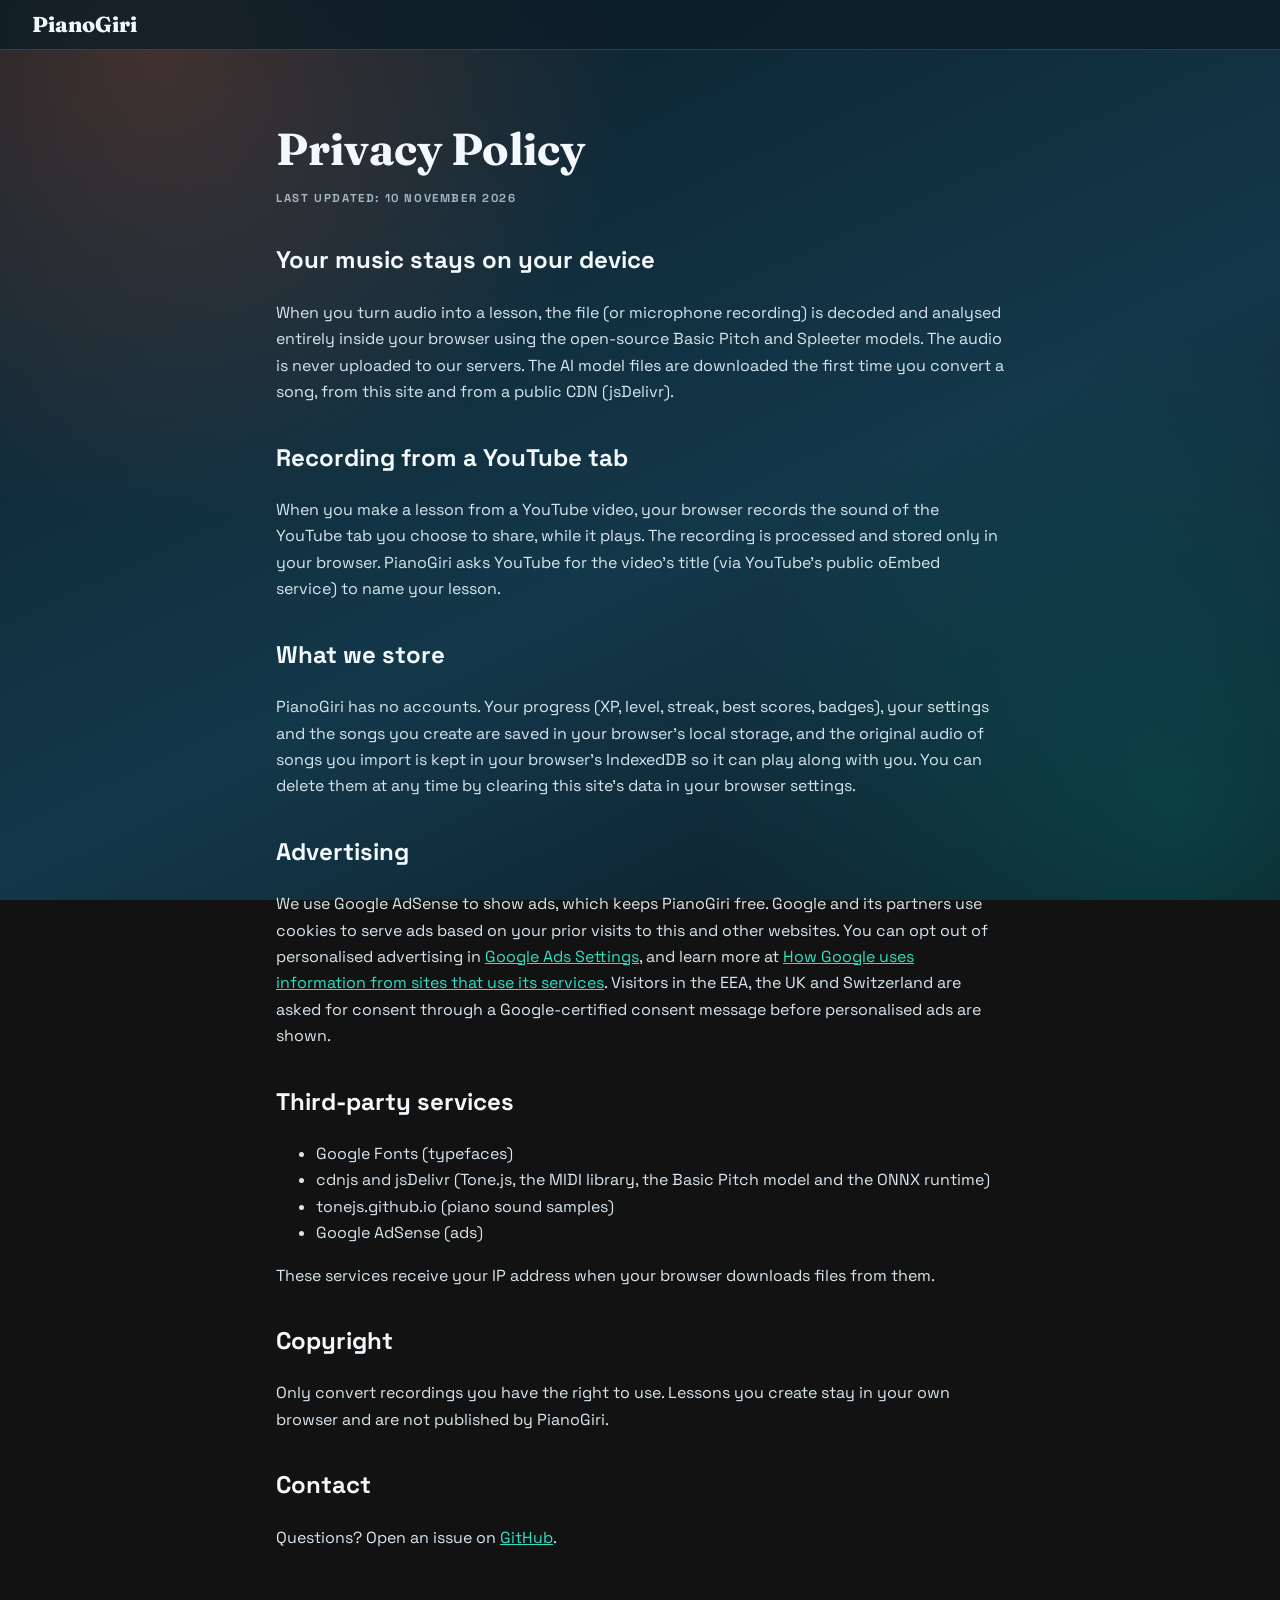
==== commit e6c5b3d8: "feat: separate the singing voice before finding the melody Basic Pitch hears a voice poorly under a " ====
--- a/privacy.html
+++ b/privacy.html
@@ -45,8 +45,8 @@
       <h2>Your music stays on your device</h2>
       <p>
         When you turn audio into a lesson, the file (or microphone recording) is decoded and analysed entirely inside your browser using the open-source
-        Basic Pitch model. The audio is never uploaded to our servers. The AI model files are downloaded from a public CDN (jsDelivr) the first time you
-        convert a song.
+        Basic Pitch and Spleeter models. The audio is never uploaded to our servers. The AI model files are downloaded the first time you convert a
+        song, from this site and from a public CDN (jsDelivr).
       </p>
 
       <h2>Recording from a YouTube tab</h2>
@@ -73,7 +73,7 @@
       <h2>Third-party services</h2>
       <ul>
         <li>Google Fonts (typefaces)</li>
-        <li>cdnjs and jsDelivr (Tone.js, the MIDI library and the Basic Pitch model)</li>
+        <li>cdnjs and jsDelivr (Tone.js, the MIDI library, the Basic Pitch model and the ONNX runtime)</li>
         <li>tonejs.github.io (piano sound samples)</li>
         <li>Google AdSense (ads)</li>
       </ul>
--- a/styles.css
+++ b/styles.css
@@ -1141,6 +1141,23 @@
   margin-bottom: 0;
 }
 
+.reanalyze {
+  display: flex;
+  flex-wrap: wrap;
+  align-items: center;
+  gap: 0.6rem 1rem;
+  margin-top: 0.8rem;
+  padding: 0.7rem 0.9rem;
+  border-radius: 12px;
+  background: rgba(255, 209, 102, 0.1);
+  border: 1px solid rgba(255, 209, 102, 0.45);
+  font-size: 0.85rem;
+}
+
+.reanalyze span {
+  flex: 1 1 260px;
+}
+
 /* Results */
 
 .panel.results {
@@ -1664,17 +1681,306 @@
   font-size: 0.9rem;
 }
 
-.yt-steps {
+/* YouTube guided flow */
+.yt-flow {
+  list-style: none;
   margin: 0;
-  padding-left: 1.2rem;
-  display: grid;
-  gap: 0.55rem;
+  padding: 0;
+  display: grid;
+  grid-template-columns: minmax(0, 1fr);
+  gap: 0.5rem;
+}
+
+.yt-step {
+  min-width: 0;
+  border-radius: 14px;
+  border: 1px solid var(--line);
+  background: rgba(0, 0, 0, 0.15);
+  transition:
+    border-color 160ms ease,
+    background 160ms ease,
+    opacity 160ms ease;
+}
+
+.yt-step-head {
+  display: flex;
+  align-items: center;
+  gap: 0.6rem;
+  padding: 0.65rem 0.85rem;
+}
+
+.yt-num {
+  display: grid;
+  place-items: center;
+  flex-shrink: 0;
+  width: 26px;
+  height: 26px;
+  border-radius: 50%;
+  background: var(--surface-2);
+  font-weight: 800;
+  font-size: 0.85rem;
+}
+
+.yt-summary {
+  margin-left: auto;
+  min-width: 0;
+  color: var(--muted);
+  font-size: 0.82rem;
+  white-space: nowrap;
+  overflow: hidden;
+  text-overflow: ellipsis;
+  max-width: 55%;
+}
+
+.yt-step-body {
+  display: none;
+  gap: 0.7rem;
+  padding: 0 0.85rem 0.9rem 3rem;
   font-size: 0.9rem;
   color: #cfe0ea;
 }
 
-.yt-steps li > .btn {
-  margin-right: 0.4rem;
+.yt-step-body p {
+  margin: 0;
+  line-height: 1.5;
+}
+
+.yt-step-body > .btn,
+.yt-step-body > .link-btn {
+  justify-self: start;
+}
+
+.yt-step-body {
+  grid-template-columns: minmax(0, 1fr);
+}
+
+.import-card {
+  min-width: 0;
+}
+
+.import-panel {
+  min-width: 0;
+}
+
+.yt-step-body input {
+  width: 100%;
+  padding: 0.65rem 0.75rem;
+  border-radius: 10px;
+  border: 1px solid var(--line);
+  background: rgba(0, 0, 0, 0.3);
+}
+
+.yt-step.active {
+  border-color: var(--primary);
+  background: linear-gradient(160deg, rgba(251, 107, 61, 0.12), rgba(0, 0, 0, 0.15));
+}
+
+.yt-step.active .yt-num {
+  background: var(--primary);
+  color: #fff;
+}
+
+.yt-step.active .yt-step-body {
+  display: grid;
+  animation: settle 260ms ease;
+}
+
+.yt-step.done .yt-num {
+  background: var(--accent);
+  color: #fff;
+  font-size: 0;
+}
+
+.yt-step.done .yt-num::after {
+  content: "✓";
+  font-size: 0.85rem;
+}
+
+.yt-step.done {
+  cursor: pointer;
+}
+
+.yt-step.todo {
+  opacity: 0.5;
+}
+
+.yt-preview {
+  display: flex;
+  align-items: center;
+  gap: 0.75rem;
+  padding: 0.5rem;
+  border-radius: 12px;
+  background: rgba(255, 255, 255, 0.05);
+}
+
+.yt-preview img {
+  border-radius: 8px;
+  object-fit: cover;
+  background: #000;
+  flex-shrink: 0;
+}
+
+.yt-preview div {
+  display: grid;
+  gap: 0.15rem;
+  min-width: 0;
+}
+
+.yt-preview strong {
+  color: var(--text);
+  line-height: 1.3;
+  display: -webkit-box;
+  -webkit-line-clamp: 2;
+  -webkit-box-orient: vertical;
+  overflow: hidden;
+}
+
+.yt-preview span {
+  color: var(--muted);
+  font-size: 0.8rem;
+}
+
+/* A miniature of Chrome's share window so people know what to click. */
+.picker-mock {
+  display: grid;
+  gap: 0.35rem;
+  padding: 0.7rem;
+  border-radius: 10px;
+  background: #f4f6f8;
+  color: #202124;
+  font-size: 0.72rem;
+  max-width: 330px;
+  box-shadow: 0 8px 24px rgba(0, 0, 0, 0.35);
+}
+
+.pm-title {
+  font-weight: 700;
+  font-size: 0.8rem;
+}
+
+.pm-tabs {
+  display: flex;
+  gap: 0.8rem;
+  border-bottom: 1px solid #dadce0;
+  padding-bottom: 0.25rem;
+  color: #5f6368;
+}
+
+.pm-tabs .on {
+  color: #1a73e8;
+  font-weight: 700;
+  box-shadow: 0 0.3rem 0 -0.05rem #1a73e8;
+}
+
+.pm-row {
+  display: flex;
+  align-items: center;
+  gap: 0.4rem;
+  padding: 0.3rem 0.4rem;
+  border-radius: 6px;
+  white-space: nowrap;
+  overflow: hidden;
+  text-overflow: ellipsis;
+}
+
+.pm-row i {
+  width: 12px;
+  height: 9px;
+  border-radius: 2px;
+  background: #ff0000;
+  flex-shrink: 0;
+}
+
+.pm-row:not(.on) i {
+  background: #bdc1c6;
+}
+
+.pm-row.on {
+  background: #e8f0fe;
+  outline: 2px solid #1a73e8;
+}
+
+.pm-foot {
+  display: flex;
+  align-items: center;
+  justify-content: space-between;
+  margin-top: 0.2rem;
+}
+
+.pm-toggle {
+  display: inline-flex;
+  align-items: center;
+  gap: 0.35rem;
+  outline: 2px solid var(--primary);
+  outline-offset: 2px;
+  border-radius: 999px;
+  padding-right: 0.3rem;
+}
+
+.pm-toggle b {
+  width: 22px;
+  height: 12px;
+  border-radius: 99px;
+  background: #1a73e8;
+  position: relative;
+}
+
+.pm-toggle b::after {
+  content: "";
+  position: absolute;
+  right: 1px;
+  top: 1px;
+  width: 10px;
+  height: 10px;
+  border-radius: 50%;
+  background: #fff;
+}
+
+.pm-share {
+  padding: 0.25rem 0.8rem;
+  border-radius: 999px;
+  background: #1a73e8;
+  color: #fff;
+  font-weight: 700;
+}
+
+#ytRecord .rec-dot {
+  animation: none;
+  background: #fff;
+}
+
+.rec-head {
+  display: flex;
+  align-items: center;
+  gap: 0.7rem;
+  flex-basis: 100%;
+}
+
+.rec-status {
+  margin: 0;
+  flex-basis: 100%;
+  font-weight: 700;
+  font-size: 1rem;
+}
+
+.rec-actions {
+  display: flex;
+  flex-wrap: wrap;
+  align-items: center;
+  gap: 0.6rem 1rem;
+  flex-basis: 100%;
+}
+
+.import-options summary {
+  cursor: pointer;
+  color: var(--muted);
+  font-size: 0.85rem;
+  font-weight: 700;
+}
+
+.import-options[open] {
+  display: grid;
+  gap: 0.8rem;
 }
 
 .tab-recorder {
@@ -1688,14 +1994,27 @@
   border: 1px solid rgba(255, 107, 107, 0.45);
 }
 
+.live-status {
+  flex-basis: 100%;
+  color: var(--accent-bright);
+  font-size: 0.8rem;
+}
+
+.link-btn {
+  border: 0;
+  padding: 0;
+  background: none;
+  color: var(--accent-bright);
+  text-decoration: underline;
+  font-size: inherit;
+}
+
+.link-btn:disabled {
+  display: none;
+}
+
 .tab-recorder strong {
   font-family: var(--font-mono);
-}
-
-.tab-recorder #tabRecordStatus {
-  flex-basis: 100%;
-  color: #cfe0ea;
-  font-size: 0.85rem;
 }
 
 .rec-dot {
@@ -1708,6 +2027,7 @@
 
 .tab-recorder .level {
   flex: 1;
+  min-width: 80px;
   height: 8px;
   border-radius: 99px;
   background: rgba(255, 255, 255, 0.12);
